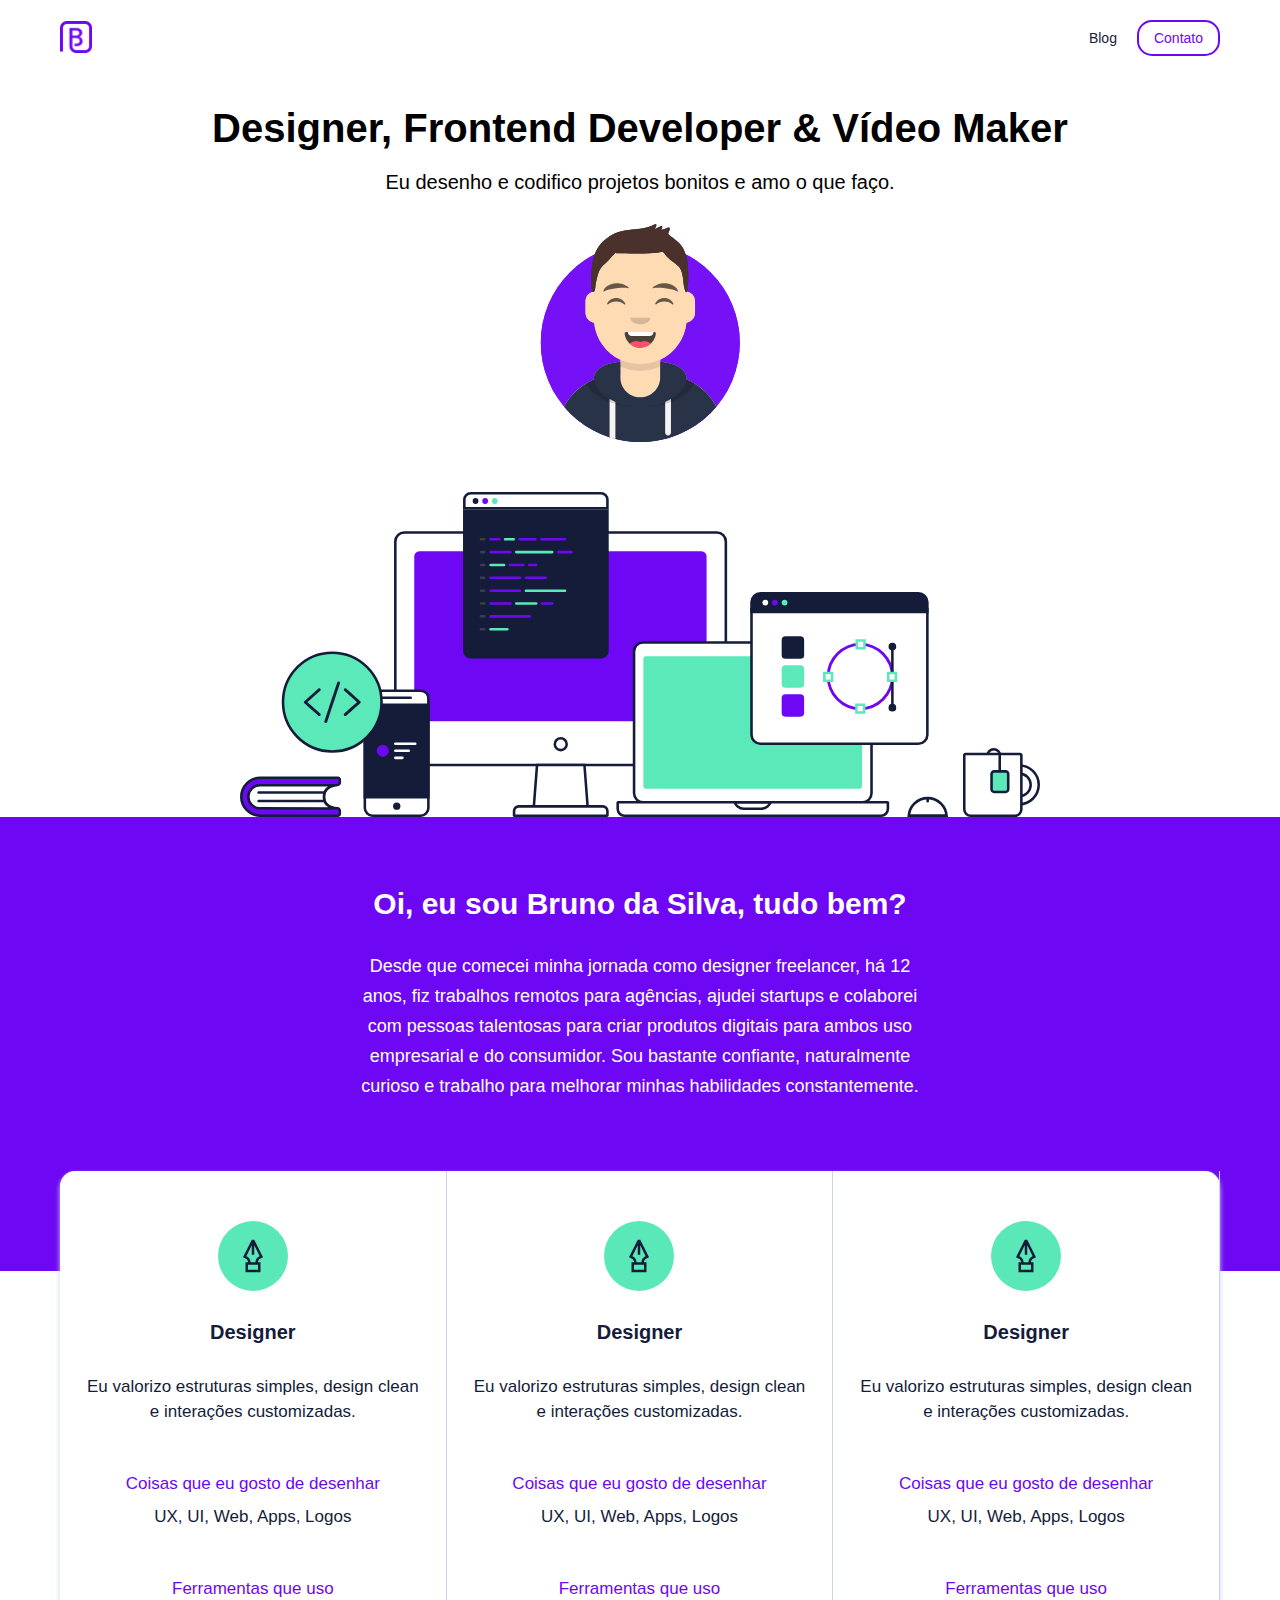
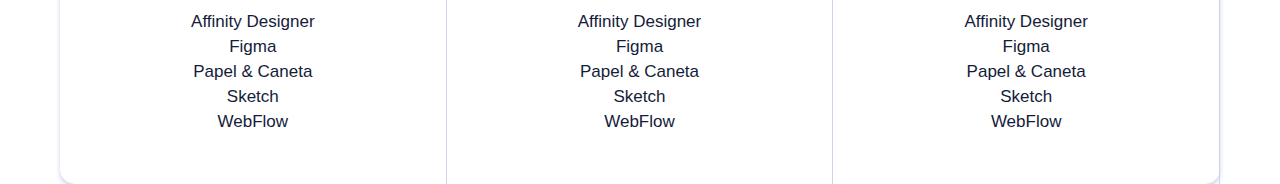
==== index.html @ 019d04bb "14/08/2024" ====
<!DOCTYPE html>
<html lang="pt-br">
<head>
    <meta charset="UTF-8">
    <meta name="viewport" content="width=device-width, initial-scale=1.0">
    <title>Portifólio</title>
    <link rel="stylesheet" href="assets/css/base.css">
    <link rel="shortcut icon" type="image/png" href="assets/images/logo.png">
    <link rel="stylesheet" href="assets/css/header.css">
    <link rel="stylesheet" href="assets/css/hero.css">
    <link rel="stylesheet" href="assets/css/intro.css">
    <link rel="stylesheet" href="assets/css/skills.css">
</head>
<body>
    <header class="container">
        <div class="navbar">
            <div class="logo">
             <a href="">
              <img src="assets/images/logo.png" alt="">
             </a>
            </div>
            <div class="menu-opener">
                <span></span>
                <span></span>
                <span></span>
            </div>
        </div>
        <nav>
            <a href="">Blog</a>
            <a href="" 
            class="button">Contato</a>
        </nav>
    </header>
    <section class="hero container">
        <h1>Designer, Frontend
            Developer & Vídeo Maker
        </h1>
        <h2>Eu desenho e codifico projetos
            bonitos e amo o que faço.
        </h2>
        <img class="hero-avatar" 
        src="./assets/images/avatar.svg" 
        alt="">
        <img class="hero-device"
        src="./assets/images/hero-devices.svg"
        alt="">

    </section>
    <section class="intro">
        <div class="container">
            <div class="box">
                      <p class="title">Oi, eu sou Bruno da Silva, tudo bem?</p>
                      <p class="subtitle">Desde que comecei minha jornada como designer 
                        freelancer, há 12 anos, fiz trabalhos remotos para agências, ajudei startups e colaborei com pessoas
                         talentosas para criar produtos digitais para ambos uso empresarial e do consumidor. Sou bastante confiante, 
                         naturalmente curioso e trabalho para melhorar minhas habilidades constantemente.</p>
            </div>
        </div>
    </section>
    <section class="skills">
        <div class="skills-overlay"></div>
        <div class="container">
            <div class="grid">
                <div class="skill">
                    <div class="skill-icon">
                        <img src="assets/images/design.svg" alt="">
                    </div>
                    <p class="skill-title">Designer</p>
                    <p class="skill-desc">Eu valorizo estruturas simples, design clean e interações customizadas.</p>
                    <p class="skill-sub">Coisas que eu gosto de desenhar</p>
                    <p class="skill-txt">UX, UI, Web, Apps, Logos</p>
                    <p class="skill-sub">Ferramentas que uso</p>
                    <div class="skill-txt">
                        <ul>
                            <li>Affinity Designer</li>
                            <li>Figma</li>
                            <li>Papel & Caneta</li>
                            <li>Sketch</li>
                            <li>WebFlow</li>
                        </ul>
                    </div>
                </div>
                <div class="skill">
                    <div class="skill-icon">
                        <img src="assets/images/design.svg" alt="">
                    </div>
                    <p class="skill-title">Designer</p>
                    <p class="skill-desc">Eu valorizo estruturas simples, design clean e interações customizadas.</p>
                    <p class="skill-sub">Coisas que eu gosto de desenhar</p>
                    <p class="skill-txt">UX, UI, Web, Apps, Logos</p>
                    <p class="skill-sub">Ferramentas que uso</p>
                    <div class="skill-txt">
                        <ul>
                            <li>Affinity Designer</li>
                            <li>Figma</li>
                            <li>Papel & Caneta</li>
                            <li>Sketch</li>
                            <li>WebFlow</li>
                        </ul>
                    </div>
                </div>
                <div class="skill">
                    <div class="skill-icon">
                        <img src="assets/images/design.svg" alt="">
                    </div>
                    <p class="skill-title">Designer</p>
                    <p class="skill-desc">Eu valorizo estruturas simples, design clean e interações customizadas.</p>
                    <p class="skill-sub">Coisas que eu gosto de desenhar</p>
                    <p class="skill-txt">UX, UI, Web, Apps, Logos</p>
                    <p class="skill-sub">Ferramentas que uso</p>
                    <div class="skill-txt">
                        <ul>
                            <li>Affinity Designer</li>
                            <li>Figma</li>
                            <li>Papel & Caneta</li>
                            <li>Sketch</li>
                            <li>WebFlow</li>
                        </ul>
                    </div>
                </div>
            </div>
        </div>
    </section>


    <script type="text/javascript"
    src="assets/js/script.js">
    </script>
</body>
</html>
---- assets/css/base.css ----
:root{
    --background:#fff;
    --foreground:#6E07F3;
    --primary:#141c3a;
    --primary-light:#cdd3eb;
    --primary-foreground:#fff;
    --secondary:#5be8b9;
    --secondary-foreground:#141c3a;
}
*{
    margin: 0;
    padding: 0;
    box-sizing: border-box;
    list-style: none;
}
html{
    font-family: Arial, Helvetica, sans-serif;
    font-size: 62.5%;
}
.container{
    width: 100%;
    max-width: 1200px;
    margin: auto;
}
.button{
    display: inline-block;
    border:0.2rem solid var(--foreground);
    color:var(--foreground);
    border-radius: 1.5rem;
    padding: 0.8rem 1.5rem;
    transition: all ease .2s;
}
.button:hover{
    background-color: var(--foreground);
    color: var(--primary-foreground);
}
---- assets/css/header.css ----
header{
    display: flex;
    flex-direction: column;
    align-items: center;
}
.navbar{
    flex:1;
    width: 100%;
    padding: 2rem;
    display: flex;
    justify-content: space-between;
}
.logo img{
    width: 3.2rem;
    height: 3.2rem;
}
.menu-opener{
    display: flex;
    flex-direction: column;
    justify-content: center;
    align-items: center;
    gap: 0.5rem;
    width: 3.2rem;
    height: 3.2rem;
    cursor: pointer;
}
.menu-opener span{
    display: block;
    width: 2rem;
    height: 0.1rem;
    background-color: var(--primary);
}
header nav{
    display: none;
    flex-direction: column;
    align-items: center;
    gap: 2rem;
    padding: 2rem;
}
header nav a{
    font-size: 1.4rem;
    text-decoration: none;
    color: var(--primary);
}
header nav.opened{
    display: flex;
}
@media(width>600px){
    header{
        flex-direction: row;
    }
    .menu-opener{
        display: none;
    }
    header nav{
        display: flex;
        flex-direction: row;
    }
}
---- assets/css/hero.css ----
.hero{
    text-align: center;
    padding: 3rem 1rem 0 1rem;
}
.hero h1{
    font-weight: bold;
    font-size: 2.5rem;
    margin-bottom: 2rem;
}
.hero h2{
    font-weight: normal;
    font-size: 1.5rem;
    margin-bottom: 3rem;
}
.hero-avatar{
    display: block;
    width: 12rem;
    height: auto;
    margin: auto;
    margin-bottom: 5rem;
}
.hero-device{
    display: block;
    width: 100%;
    max-width: 80rem;
    height: auto;
    margin: auto;
}
@media (width>600px){
    .hero h1{
        font-size: 4rem;
    }
    .hero h2{
        font-size: 2rem;
    }
    .hero-avatar{
        width: 20rem;
    }
}
---- assets/css/intro.css ----
.intro{
    background-color: var(--foreground);
    color: var(--primary-foreground);
    padding: 5rem 0;
    text-align: center;
}
.intro .box{
    max-width: 60rem;
    margin: auto;
    padding: 2rem;
}
.intro .title{
    font-weight: bold;
    font-size: 2.5rem;
    margin-bottom: 3rem;
}
.intro .subtitle{
    font-size: 1.8rem;
    line-height: 3rem;
}
@media(width>600px){
    .intro .title{
        font-size: 3rem;
    }
}
---- assets/css/skills.css ----
.skills-overlay{
    background-color: var(--foreground);
    height: 10rem;
}
.skills .container{
    margin-top: -10rem;
}
.skills .grid{
    background-color: var(--background);
    margin: 0 2rem;
    border-radius: 1.5rem;
    display: grid;
    grid-template-columns: 1fr;
    box-shadow: 0 3px 5px var(--primary-light);
}
.skills .skill{
    text-align: center;
    border-right: 0;
    border-bottom: 1px solid var(--primary-light);
    color: var(--primary);
    padding: 5rem 2rem;
}
.skills .skil:last-child{
    border-right: 0;
    border-bottom: 0;
} 
.skill-icon{
    width: 7rem;
    height: 7rem;
    display: flex;
    justify-content: center;
    align-items: center;
    border-radius: 50%;
    background-color: var(--secondary);
    color: var(--secondary-foreground);
    margin: auto;
}
.skill-icon img{
    width: 4rem;
    height: 4rem;
}
.skill-title{
    font-weight: bold;
    font-size: 2rem;
    margin: 3rem 0;
}
.skill-desc{
    font-size: 1.7rem;
    line-height: 2.5rem;
}
.skill-sub{
    margin-top: 5rem;
    margin-bottom: 1rem;
    font-size: 1.7rem;
    color: var(--foreground);
}
.skill-txt{
    font-size: 1.7rem;
    line-height: 2.5rem;
}
@media(width>600px){
    .skills .grid{
        grid-template-columns: repeat(3,1fr);
    }
    .skills .skill{
        border-bottom: 0;
        border-right: 1px solid var(--primary-light);
    }
}
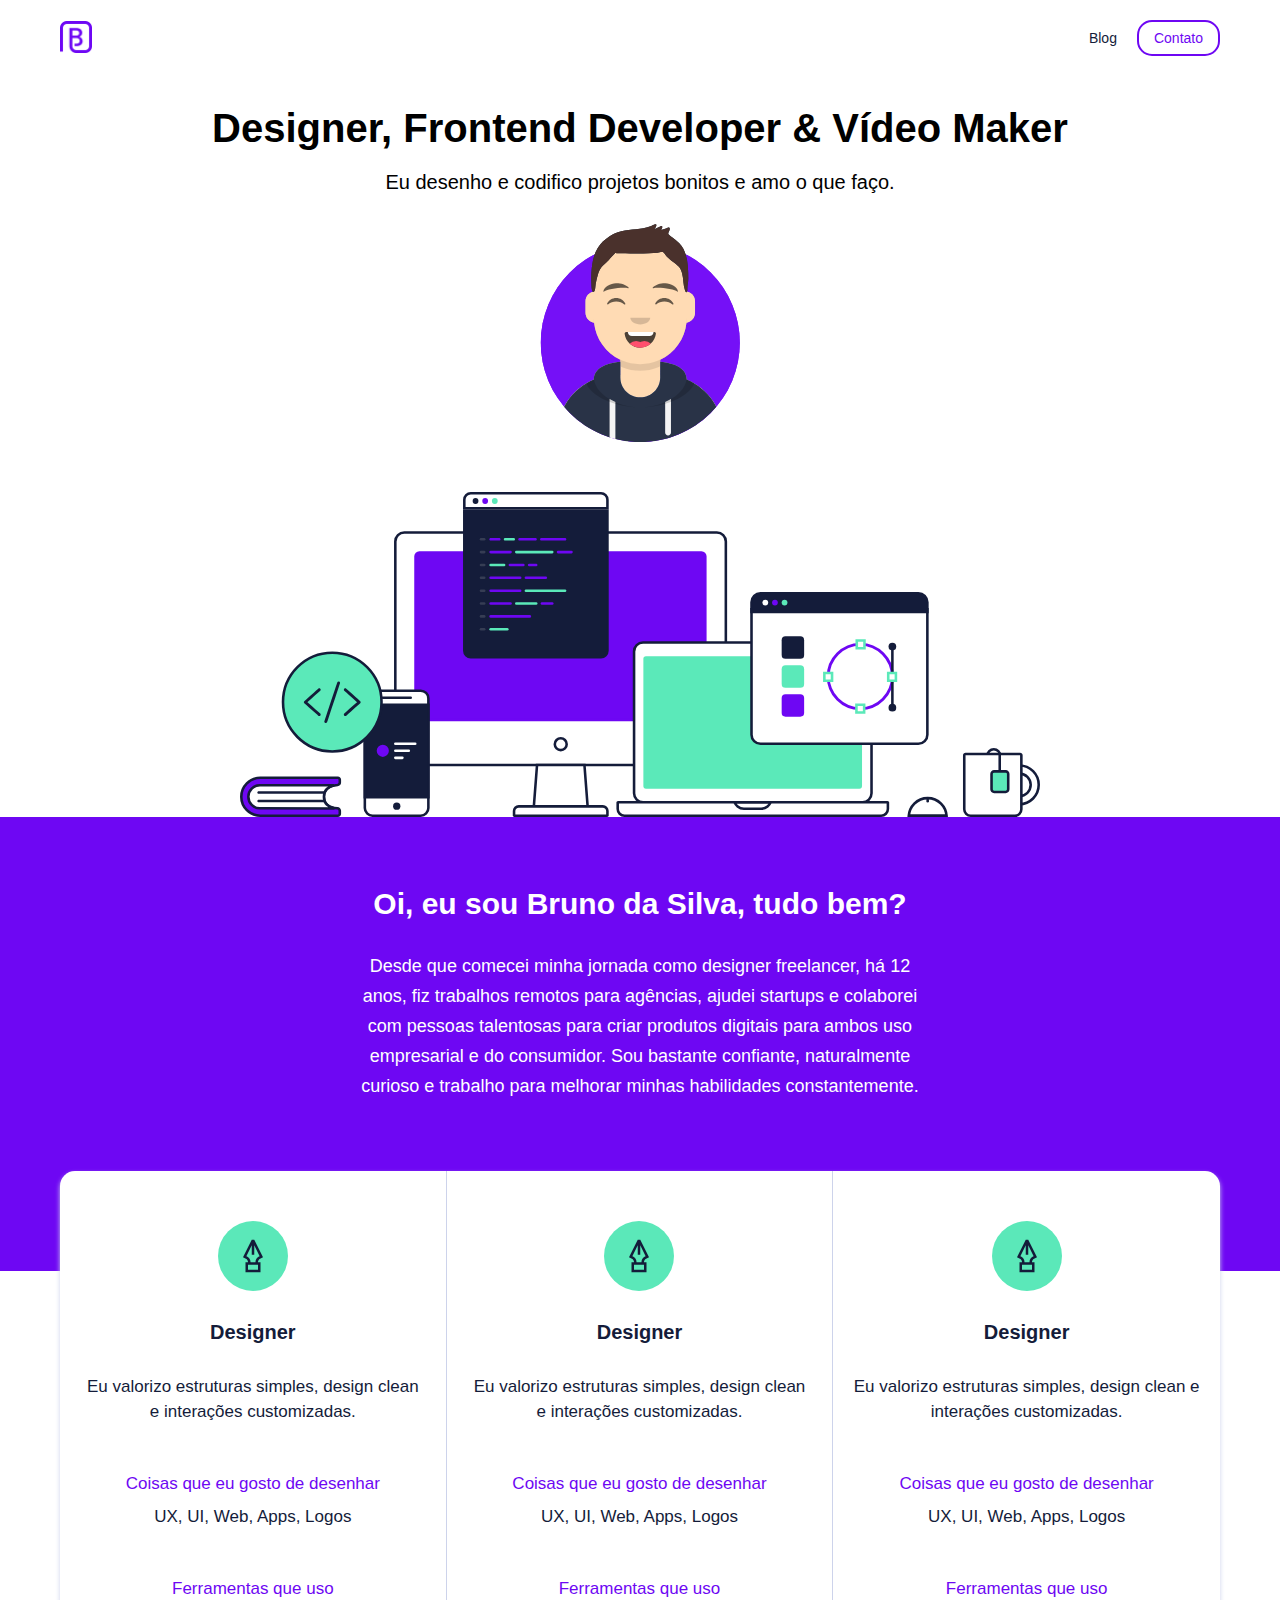
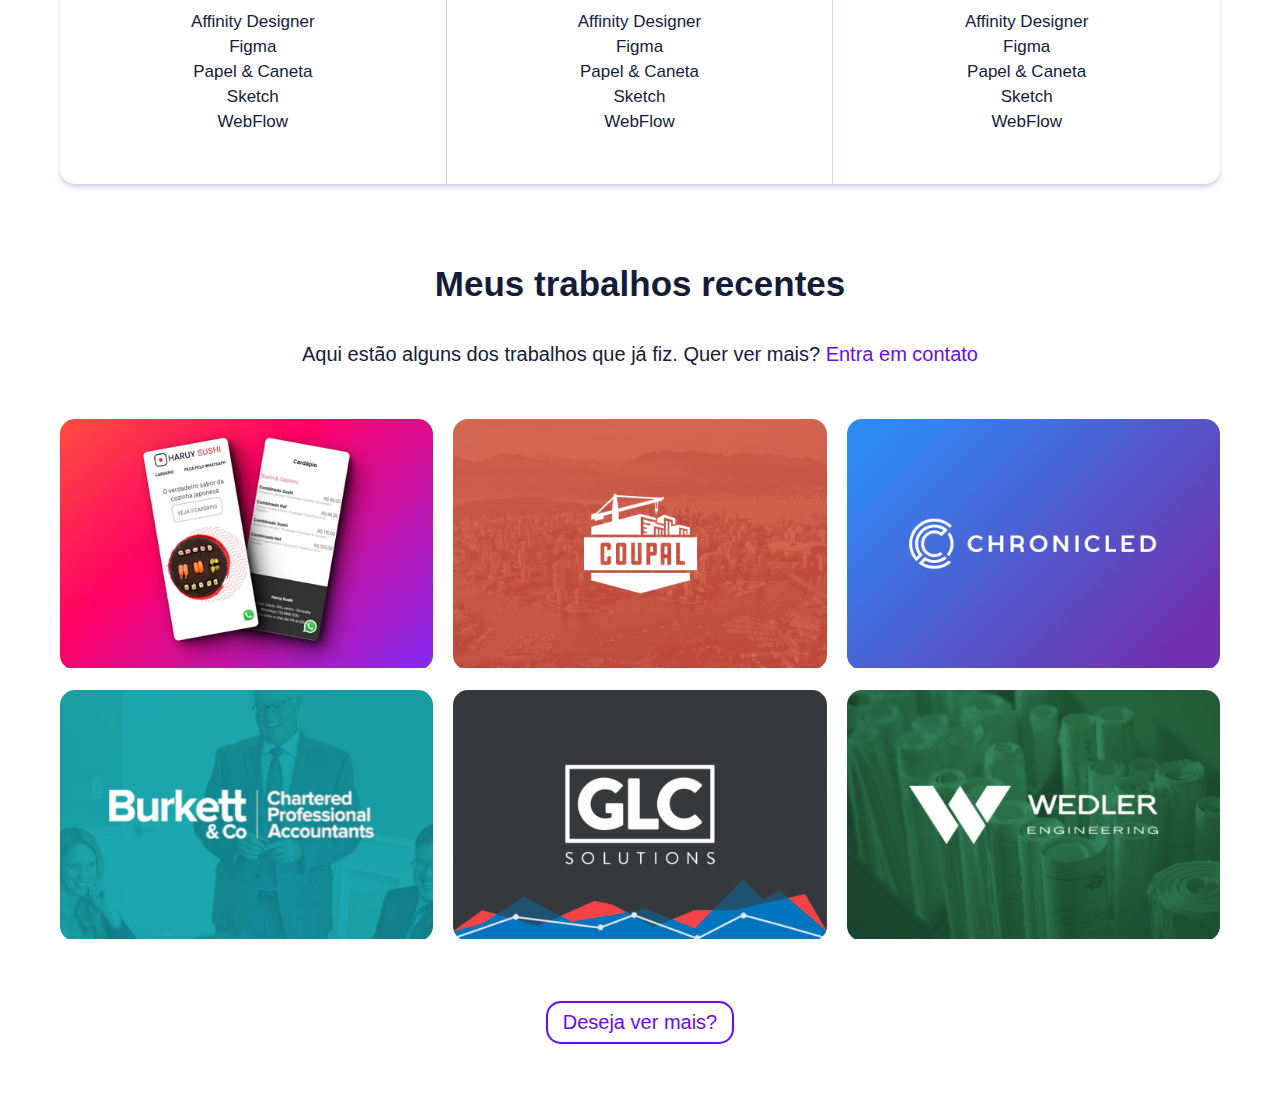
==== commit 46fb47d5: "19/08/2024" ====
--- a/index.html
+++ b/index.html
@@ -10,6 +10,7 @@
     <link rel="stylesheet" href="assets/css/hero.css">
     <link rel="stylesheet" href="assets/css/intro.css">
     <link rel="stylesheet" href="assets/css/skills.css">
+    <link rel="stylesheet" href="assets/css/recent-work.css">
 </head>
 <body>
     <header class="container">
@@ -122,6 +123,57 @@
         </div>
     </section>
 
+    <section class="recent-work container">
+        <p class="title">Meus trabalhos recentes</p>
+        <p class="subtitle">Aqui estão alguns dos trabalhos que já fiz. Quer ver mais? <a href="mailto:antonellasilva202299@gmail.com">Entra em contato</a></p>
+        <div class="grid">
+            <div class="item">
+                <img class="image" src="assets/images/works/app haruy.png" alt="">
+                <div class="overlay">
+                    <p>Haruy Sushi - cardápio com integração ao WhatsApp</p>
+                    <a href="https://cardapioharuysushy.pages.dev" class="button">Visite o website</a>
+                </div>
+            </div>    
+            <div class="item">
+                <img class="image" src="assets/images/works/coupal.png" alt="">
+                <div class="overlay">
+                    <p>Aqui vai uma descrição sobre o projeto em si ou a própria empresa</p>
+                    <a href="" class="button">Visite o website</a>
+                </div>
+            </div>
+            <div class="item">
+                <img class="image" src="assets/images/works/chronicled.png" alt="">
+                <div class="overlay">
+                    <p>Aqui vai uma descrição sobre o projeto em si ou a própria empresa</p>
+                    <a href="" class="button">Visite o website</a>
+                </div>
+            </div>
+            <div class="item">
+                <img class="image" src="assets/images/works/burkettandco.png" alt="">
+                <div class="overlay">
+                    <p>Aqui vai uma descrição sobre o projeto em si ou a própria empresa</p>
+                    <a href="" class="button">Visite o website</a>
+                </div>
+            </div>   
+            <div class="item">
+                <img class="image" src="assets/images/works/glcsolutions.png" alt="">
+                <div class="overlay">
+                    <p>Aqui vai uma descrição sobre o projeto em si ou a própria empresa</p>
+                    <a href="" class="button">Visite o website</a>
+                </div>
+            </div>
+            <div class="item">
+                <img class="image" src="assets/images/works/wedlerengineering.png" alt="">
+                <div class="overlay">
+                    <p>Aqui vai uma descrição sobre o projeto em si ou a própria empresa</p>
+                    <a href="" class="button">Visite o website</a>
+                </div>
+            </div>   
+            </div>
+        </div>
+        <a href="" class="button seemore">Deseja ver mais?</a>
+
+    </section>
 
     <script type="text/javascript"
     src="assets/js/script.js">
--- a/assets/css/skills.css
+++ b/assets/css/skills.css
@@ -17,13 +17,13 @@
     text-align: center;
     border-right: 0;
     border-bottom: 1px solid var(--primary-light);
-    color: var(--primary);
+    color:var(--primary);
     padding: 5rem 2rem;
 }
-.skills .skil:last-child{
+.skills .skill:last-child{
     border-right: 0;
     border-bottom: 0;
-} 
+}
 .skill-icon{
     width: 7rem;
     height: 7rem;
@@ -52,7 +52,7 @@
     margin-top: 5rem;
     margin-bottom: 1rem;
     font-size: 1.7rem;
-    color: var(--foreground);
+    color:var(--foreground);
 }
 .skill-txt{
     font-size: 1.7rem;
@@ -60,10 +60,10 @@
 }
 @media(width>600px){
     .skills .grid{
-        grid-template-columns: repeat(3,1fr);
+        grid-template-columns: repeat(3, 1fr);
     }
     .skills .skill{
         border-bottom: 0;
         border-right: 1px solid var(--primary-light);
     }
-}+}
--- a/assets/css/recent-work.css
+++ b/assets/css/recent-work.css
@@ -0,0 +1,82 @@
+.recent-work{
+    text-align: center;
+    color: var(--primary);
+    padding: 0 2rem;
+}
+.recent-work .title{
+    font-weight: bold;
+    font-size: 2.5rem;
+    margin-top: 8rem;
+    margin-bottom: 3.5rem;
+}
+.recent-work .subtitle{
+    font-size: 2rem;
+    line-height: 3rem;
+}
+.recent-work .subtitle a{
+    color:var(--foreground);
+    text-decoration: none;
+}
+.recent-work .subtitle a:hover{
+    text-decoration: underline;
+}
+.recent-work .grid{
+    margin-top: 5rem;
+    display: grid;
+    grid-template-columns: 1fr;
+    gap: 2rem;
+}
+.recent-work .item{
+    position: relative;
+    overflow: hidden;
+    border-radius: 1.5rem;
+}
+.recent-work .item .image{
+    width: 100%;
+    height: auto;
+    transition: all ease .5s;
+}
+.recent-work .item .overlay{
+    display: flex;
+    flex-direction: column;
+    justify-content: center;
+    align-items: center;
+    position: absolute;
+    inset: 0 0 0 0;
+    background-color: var(--primary);
+    color: var(--primary-foreground);
+    padding: 2rem;
+    font-size: 1.9rem;
+    line-height: 2.5rem;
+    transition: all ease .5s;
+    opacity: 0;
+}
+.recent-work .item .overlay .button{
+    margin-top: 2rem;
+    color: var(--primary-foreground);
+    text-decoration: none;
+}
+.recent-work .item:hover .image{
+    transform: scale(1.2);
+}
+.recent-work .item:hover .overlay{
+    opacity: 1;
+}
+.recent-work .seemore{
+    margin: 6rem 0;
+    font-size: 2rem;
+    text-decoration: none;
+}
+@media (width>600px){
+    .recent-work .title{
+        font-size: 3.5rem;
+    }
+    .recent-work .grid{
+        grid-template-columns: repeat(2, 1fr);
+    }
+}
+@media (width>900px){
+    .recent-work .grid{
+        grid-template-columns: repeat(3, 1fr);
+    }
+}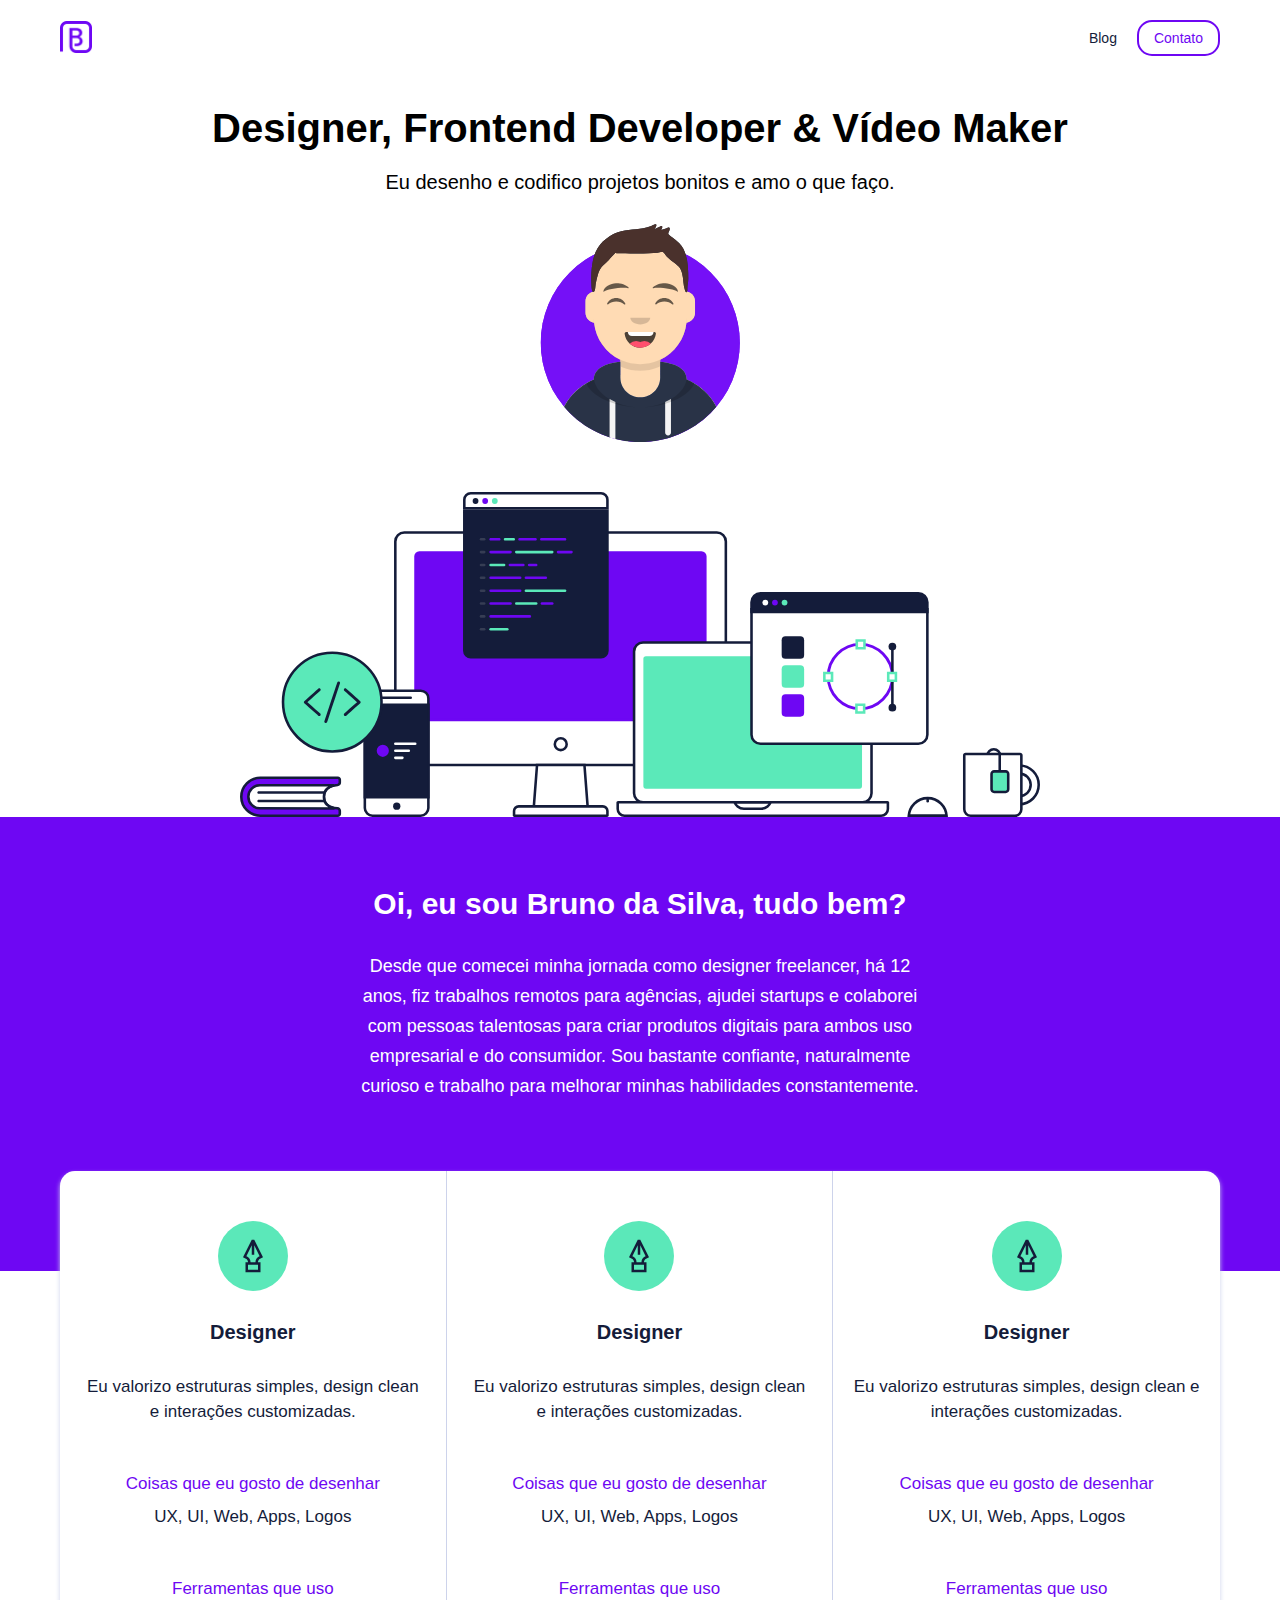
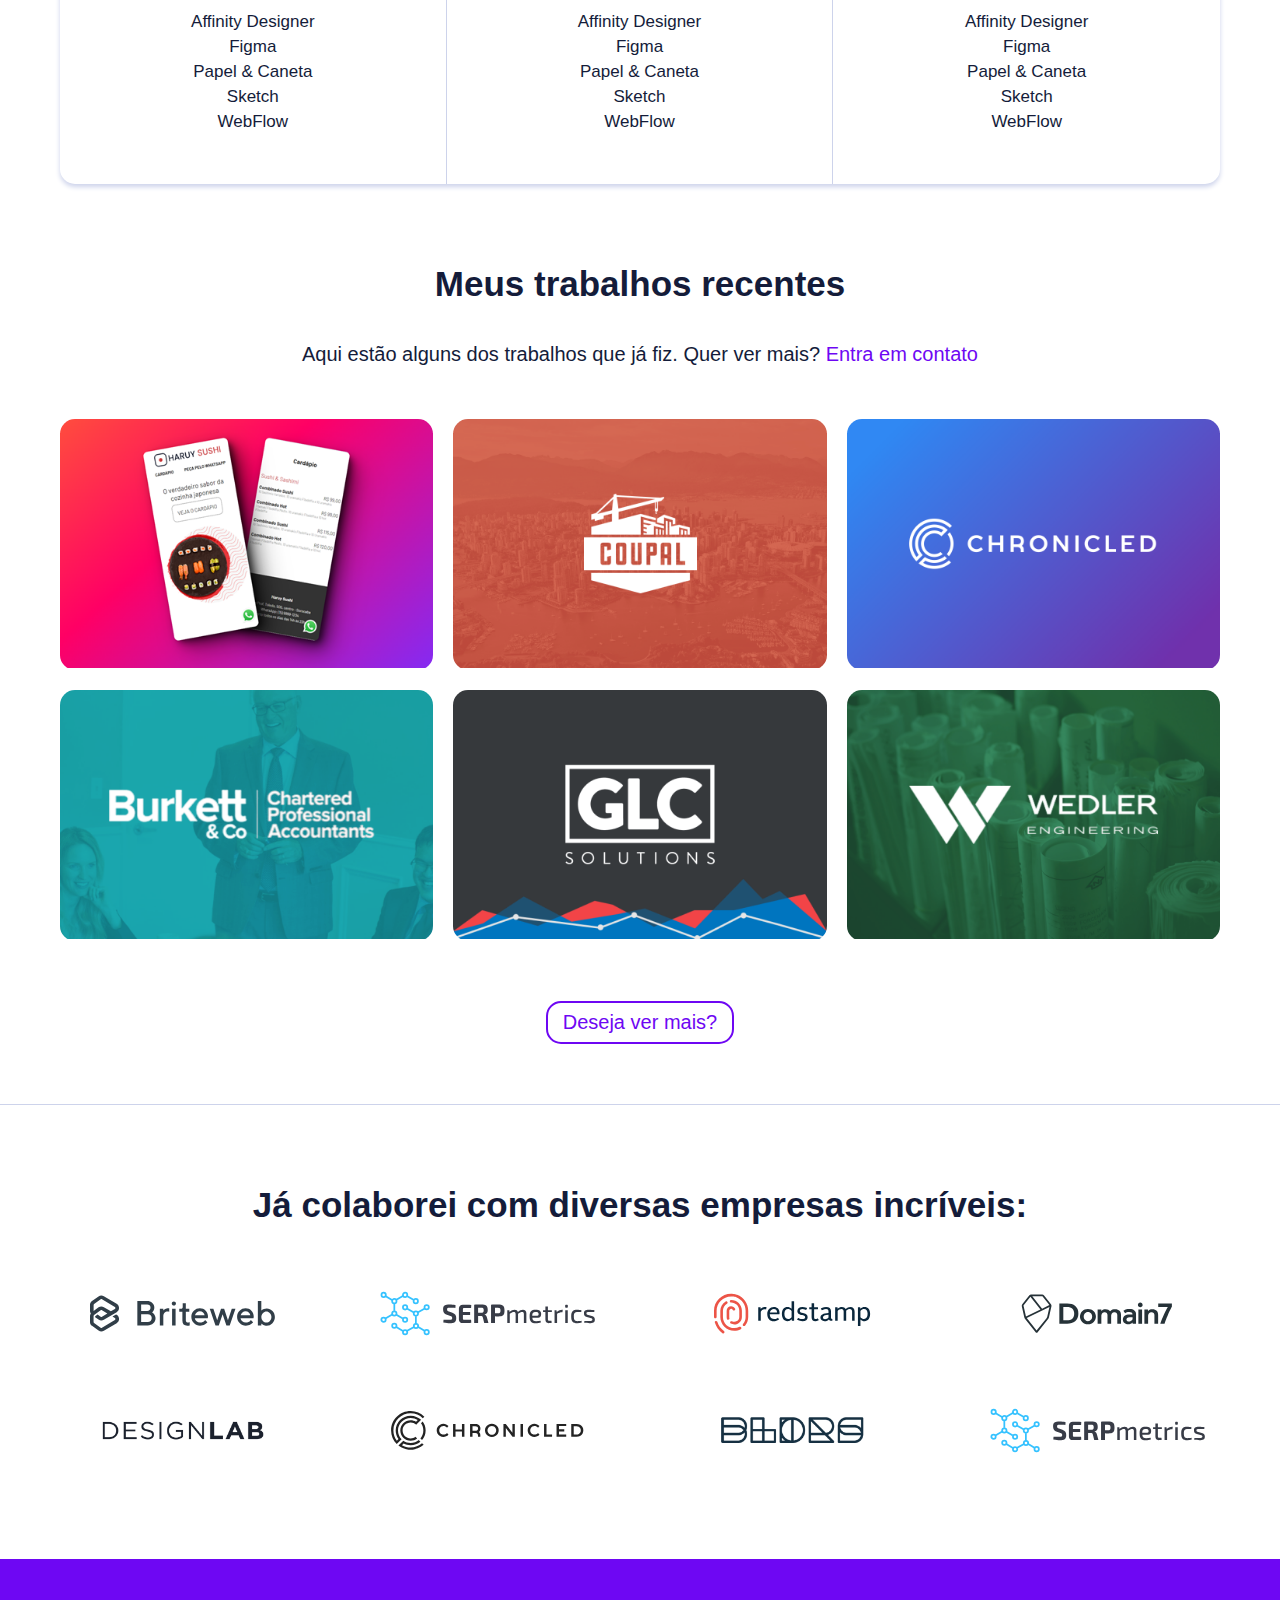
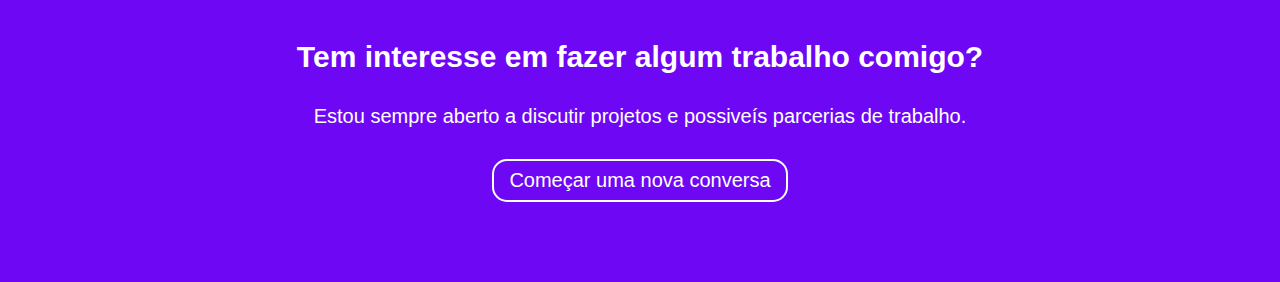
==== commit ebcb532e: "12:37" ====
--- a/index.html
+++ b/index.html
@@ -11,6 +11,9 @@
     <link rel="stylesheet" href="assets/css/intro.css">
     <link rel="stylesheet" href="assets/css/skills.css">
     <link rel="stylesheet" href="assets/css/recent-work.css">
+    <link rel="stylesheet" href="assets/css/worked-with.css">
+    <link rel="stylesheet" href="assets/css/collab.css">
+    <link rel="stylesheet" href="assets/css/testemonials.css">
 </head>
 <body>
     <header class="container">
@@ -174,6 +177,29 @@
         <a href="" class="button seemore">Deseja ver mais?</a>
 
     </section>
+    <section class="worked-with">
+        <div class="container">
+            <p class="title">
+                Já colaborei com diversas empresas incríveis:
+            </p>
+            <div class="grid">
+                <img src="assets/images/clients/briteweb.svg"/>
+                <img src="assets/images/clients/serpmetrics.svg"/>
+                <img src="assets/images/clients/redstamp.svg"/>
+                <img src="assets/images/clients/domain7.svg"/>
+                <img src="assets/images/clients/designlab.png"/>
+                <img src="assets/images/clients/chronicled.svg"/>
+                <img src="assets/images/clients/bldrs.png"/>
+                <img src="assets/images/clients/serpmetrics.svg"/>
+            </div>        
+        </div>    
+    </section> 
+    <section class="collab">
+        <p class="title">Tem interesse em fazer algum trabalho comigo?</p>
+        <p class="subtitle">Estou sempre aberto a discutir projetos e possiveís parcerias de trabalho.</p>
+        <a href="" class="button">Começar uma nova conversa</a>
+    </section>
+     
 
     <script type="text/javascript"
     src="assets/js/script.js">
--- a/assets/css/worked-with.css
+++ b/assets/css/worked-with.css
@@ -0,0 +1,34 @@
+.worked-with{
+    border-top: .1rem solid var(--primary-light);
+    padding: 8rem 2rem;
+    text-align: center;
+    color: var(--primary);
+}
+.worked-with .title{
+    font-weight: bold;
+    font-size: 2.5rem;
+    line-height: 2.5rem;
+}
+.worked-with .grid{
+    margin-top: 4rem;
+    display: grid;
+    grid-template-columns: repeat(2, 1fr);
+    gap: 2rem;
+}
+.worked-with .grid img{
+    width: 100%;
+}
+@media(width>600px){
+    .worked-with .title{
+        font-size: 3.5rem;
+        line-height: 4rem;
+    }
+    .worked-with .grid{
+        grid-template-columns: repeat(3, 1fr);
+    }
+}
+@media(width>900px){
+    .worked-with .grid{
+        grid-template-columns: repeat(4, 1fr);
+    }
+}--- a/assets/css/collab.css
+++ b/assets/css/collab.css
@@ -0,0 +1,37 @@
+.collab{
+    background-color: var(--foreground);
+    color: var(--primary-foreground);
+    padding: 8rem 2rem;
+    text-align: center;
+}
+.collab .title{
+    font-weight: bold;
+    font-size: 2rem;
+    line-height: 2.5rem;
+    margin-bottom: 3rem;
+}
+.collab .subtitle{
+    font-size: 1.7rem;
+    line-height: 2.2rem;
+    margin-bottom: 3rem;
+}
+.collab .button{
+    border-color: var(--background);
+    color: var(--background);
+    font-size: 2rem;
+    text-decoration: none;
+}
+.collab .button:hover{
+    background-color: var(--background);
+    color: var(--foreground);
+}
+@media(width>600px){
+    .collab .title{
+        font-size: 3rem;
+        line-height: 3.5rem;
+    }
+    .collab .subtitle{
+        font-size: 2rem;
+        line-height: 2.5rem;
+    }
+}--- a/assets/css/testemonials.css
+++ b/assets/css/testemonials.css
@@ -0,0 +1,79 @@
+.testmonials{
+    padding: 8rem 2rem;
+    text-align: center;
+    color: var(--primary);
+}
+.testmonials .title{
+    font-weight: bold;
+    font-size: 2.5rem;
+    line-height: 3rem;
+    margin-bottom: 3rem;
+}
+.testmonials .subtitle{
+    font-size: 2rem;
+    line-height: 2.5rem;
+    margin-bottom: 4rem;
+}
+.testmonials .slider{
+    max-width: 50rem;
+    overflow-x: hidden;
+    margin: auto;
+}
+.testmonials .slider input{
+    display: none;
+}
+.testmonials .slider-area{
+    width: 200%;
+    display: flex;
+    transition: all ease .5s;
+}
+.testmonials .slider-item{
+    width: 100%;
+}
+.testmonials .slider-item img{
+    width: 10rem;
+    height: 10rem;
+    border-radius: 50%;
+    overflow: hidden;
+    margin-bottom: 4rem;
+}
+.testmonials .slider-item .description{
+    font-size: 2rem;
+    line-height: 3.3rem;
+    margin-bottom: 4rem;
+}
+.testmonials .slider-item .name{
+    font-weight: bold;
+    font-size: 2rem;
+    margin-bottom: 1.5rem;
+}
+.testmonials .slider-item .role{
+    font-size: 1.7rem;
+}
+.testmonials .slider-nav{
+    display: flex;
+    justify-content: center;
+    gap: 2rem;
+    margin-top: 4rem;
+}
+.testmonials .slider-nav label{
+    display: block;
+    width: 2rem;
+    height: 2rem;
+    border-radius: 50%;
+    cursor: pointer;
+    border: .2rem solid var(--primary-light);
+    transition: all ease .5s;
+}
+#slider-1:checked~.slider-area{
+    margin-left: 0%;
+}
+#slider-2:checked~.slider-area{
+    margin-left: -100%;
+}
+#slider-1:checked~.slider-nav .n1{
+    background-color: var(--foreground);
+}
+#slider-2:checked~.slider-nav .n1{
+    background-color: var(--foreground);
+}